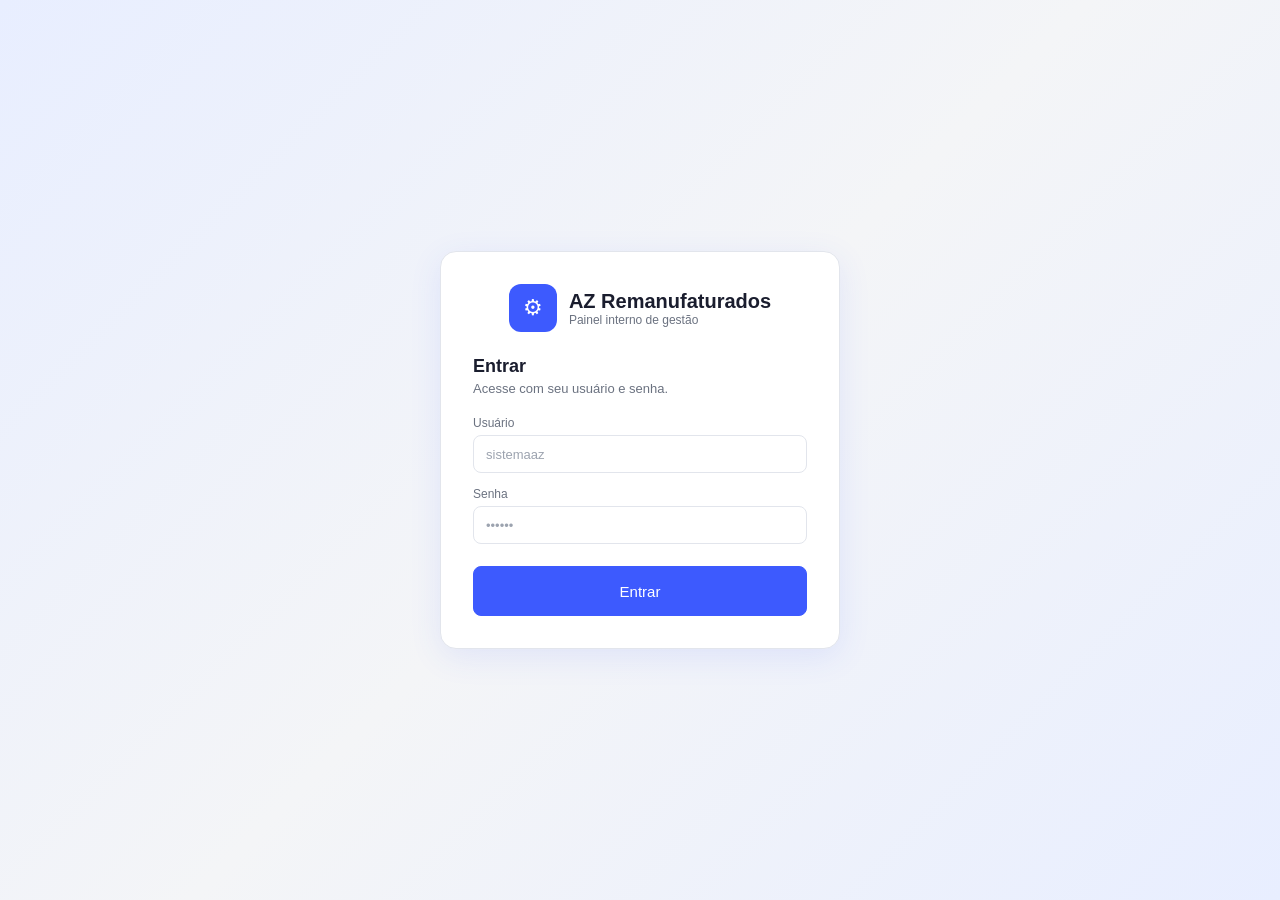
==== modulos/clientes.html @ 89f2da12 "estrutura: adiciona módulos futuros vazios em modulos/ - modulos/estoque.html    → Estoque (em desen" ====
<!DOCTYPE html>
<html lang="pt-BR">
<head>
  <meta charset="UTF-8" />
  <meta name="viewport" content="width=device-width, initial-scale=1.0, maximum-scale=1.0, user-scalable=no" />
  <title>Clientes — AZ Remanufaturados</title>
  <link rel="stylesheet" href="/shared/styles.css" />
</head>
<body>

<div class="loading-overlay" id="az-loading"><div class="spinner"></div> Carregando...</div>

<div class="app" id="mainApp">

  <!-- SIDEBAR DESKTOP -->
  <aside class="sidebar">
    <div class="sidebar-logo">
      <div class="logo-icon">⚙</div>
      <div class="logo-text">
        <div class="logo-title">AZ</div>
        <div class="logo-sub">Remanufaturados</div>
      </div>
    </div>
    <div id="sidebarModulosList"></div>
    <div class="sidebar-footer">
      <div class="sidebar-user">sistemaaz</div>
      <button class="logout-btn" onclick="AZ_AUTH.logout()">→ Sair</button>
    </div>
  </aside>

  <!-- MAIN -->
  <div class="main">

    <!-- TOPBAR MOBILE -->
    <div class="topbar">
      <div style="display:flex;align-items:center;gap:10px">
        <button onclick="openModulesSidebar()" style="background:none;border:none;color:#fff;font-size:22px;cursor:pointer;padding:4px;line-height:1">☰</button>
        <span style="font-weight:700;font-size:14px">AZ Remanufaturados</span>
      </div>
      <button onclick="goHome()" style="background:rgba(255,255,255,0.15);border:none;color:#fff;font-size:12px;cursor:pointer;padding:6px 12px;border-radius:8px;font-weight:500">⌂ Menu</button>
    </div>

    <!-- SIDEBAR MOBILE DESLIZANTE -->
    <div id="modulesSidebar" style="display:none;position:fixed;inset:0;z-index:500">
      <div onclick="closeModulesSidebar()" style="position:absolute;inset:0;background:rgba(0,0,0,0.45)"></div>
      <div style="position:absolute;left:0;top:0;bottom:0;width:280px;background:#1e2434;display:flex;flex-direction:column;box-shadow:4px 0 20px rgba(0,0,0,0.3)">
        <div style="padding:20px;border-bottom:1px solid rgba(255,255,255,0.1)">
          <div style="color:#fff;font-weight:700;font-size:15px">⚙ AZ Remanufaturados</div>
          <div style="color:rgba(255,255,255,0.5);font-size:11px;margin-top:2px">Módulos do sistema</div>
        </div>
        <div style="padding:12px;flex:1;overflow-y:auto" id="sidebarModulosListMobile"></div>
        <div style="padding:16px;border-top:1px solid rgba(255,255,255,0.1)">
          <button onclick="goHome()" style="width:100%;background:rgba(255,255,255,0.08);border:none;color:rgba(255,255,255,0.7);padding:10px;border-radius:8px;cursor:pointer;font-size:13px;text-align:left;margin-bottom:6px">⌂ Tela inicial</button>
          <button onclick="AZ_AUTH.logout()" style="width:100%;background:none;border:none;color:rgba(255,255,255,0.5);padding:10px;border-radius:8px;cursor:pointer;font-size:13px;text-align:left">→ Sair</button>
        </div>
      </div>
    </div>

    <!-- CONTEÚDO -->
    <div class="content">
      <div class="page active">

        <div class="page-header">
          <div class="page-title">👥 Clientes</div>
          <div class="page-sub">Controle de clientes e peças</div>
        </div>

        <div class="card">
          <div class="card-body" style="text-align:center;padding:64px 24px">
            <div style="font-size:56px;margin-bottom:16px">👥</div>
            <div style="font-size:18px;font-weight:700;color:var(--text);margin-bottom:8px">Módulo em desenvolvimento</div>
            <div style="font-size:13px;color:var(--muted);max-width:360px;margin:0 auto;line-height:1.6">
              O módulo de Clientes está sendo preparado.<br>Em breve estará disponível aqui.
            </div>
            <button onclick="goHome()" class="btn btn-primary" style="margin-top:28px">← Voltar ao Menu</button>
          </div>
        </div>

      </div>
    </div>
  </div>
</div>

<!-- CONFIRM -->
<div class="confirm-overlay" id="confirmOverlay">
  <div class="confirm-box">
    <div class="confirm-title" id="confirmTitle"></div>
    <div class="confirm-desc" id="confirmDesc"></div>
    <div class="confirm-actions">
      <button class="btn btn-outline" onclick="closeConfirm()">Cancelar</button>
      <button class="btn" style="background:var(--destructive);color:#fff;border-color:var(--destructive)" onclick="executeConfirm()">Confirmar</button>
    </div>
  </div>
</div>

<div class="toast" id="az-toast"></div>

<script src="/shared/config.js"></script>
<script src="/shared/db.js"></script>
<script src="/shared/auth.js"></script>
<script src="/shared/components.js"></script>
<script>
  // Verifica autenticação
  if (!AZ_AUTH.requireAuth()) {
    // requireAuth já redireciona para /
  } else {
    // Renderiza lista de módulos na sidebar
    renderSidebarModulos('clientes');

    // Replica para sidebar mobile
    const mobile = document.getElementById('sidebarModulosListMobile');
    if (mobile) mobile.innerHTML = document.getElementById('sidebarModulosList').innerHTML;
  }
</script>

</body>
</html>
---- shared/styles.css ----
/* ============================================================
   AZ Remanufaturados — Estilos Globais
   Compartilhado por todos os módulos do sistema
   ============================================================ */

/* ── Reset e variáveis ───────────────────────────────────── */

*, *::before, *::after {
  box-sizing: border-box;
  margin: 0;
  padding: 0;
}

:root {
  --bg:               #f4f5f7;
  --surface:          #fff;
  --sidebar:          #1e2434;
  --sidebar-fg:       #e8eaf0;
  --sidebar-active:   #3d5afe;
  --sidebar-hover:    rgba(255,255,255,0.08);
  --primary:          #3d5afe;
  --primary-light:    #e8eeff;
  --success:          #22c55e;
  --success-light:    #dcfce7;
  --destructive:      #ef4444;
  --destructive-light:#fee2e2;
  --border:           #e2e5ec;
  --text:             #1a1d2e;
  --muted:            #6b7280;
  --card:             #fff;
  --radius:           8px;
  --input-h:          38px;
}

body {
  font-family: -apple-system, BlinkMacSystemFont, 'Segoe UI', sans-serif;
  font-size: 14px;
  color: var(--text);
  background: var(--bg);
  min-height: 100vh;
  overflow-x: hidden;
}

/* ── Layout principal ────────────────────────────────────── */

.app    { display: flex; min-height: 100%; width: 100%; overflow-x: hidden; }
.main   { flex: 1; min-width: 0; display: flex; flex-direction: column; overflow-y: auto; }
.content { flex: 1; padding: 24px 32px; max-width: 900px; width: 100%; }

/* ── Sidebar desktop ─────────────────────────────────────── */

.sidebar {
  width: 240px;
  background: var(--sidebar);
  color: var(--sidebar-fg);
  display: flex;
  flex-direction: column;
  padding: 16px;
  flex-shrink: 0;
  height: 100%;
  overflow-y: auto;
}

.sidebar-logo    { display: flex; align-items: center; gap: 10px; padding: 12px 8px 20px; margin-bottom: 8px; }
.logo-icon       { width: 40px; height: 40px; background: var(--sidebar-active); border-radius: 10px; display: flex; align-items: center; justify-content: center; font-size: 18px; flex-shrink: 0; }
.logo-text       { line-height: 1.2; }
.logo-title      { font-weight: 700; font-size: 15px; }
.logo-sub        { font-size: 11px; opacity: 0.6; }
.sidebar-footer  { margin-top: auto; padding-top: 12px; border-top: 1px solid rgba(255,255,255,0.1); }
.sidebar-user    { font-size: 12px; opacity: 0.7; margin-bottom: 8px; font-weight: 500; }

/* ── Topbar mobile ───────────────────────────────────────── */

.topbar {
  display: none;
  background: var(--sidebar);
  color: var(--sidebar-fg);
  padding: 0 16px;
  height: 52px;
  align-items: center;
  justify-content: space-between;
  position: sticky;
  top: 0;
  z-index: 50;
  box-sizing: border-box;
  width: 100%;
}

.mobile-nav             { background: #fff; color: var(--text); padding: 8px 16px 12px; display: none; border-bottom: 1px solid var(--border); }
.mobile-nav .nav-link   { color: var(--text); }
.mobile-nav .nav-link:hover   { background: var(--bg); }
.mobile-nav .nav-link.active  { background: var(--primary-light); color: var(--primary); }
.mobile-nav.open        { display: block; }

/* ── Nav links ───────────────────────────────────────────── */

.nav-link {
  display: flex; align-items: center; gap: 10px;
  padding: 9px 12px; border-radius: var(--radius);
  cursor: pointer; font-size: 13px;
  color: var(--sidebar-fg); transition: background 0.15s;
  margin-bottom: 2px; border: none; background: none;
  width: 100%; text-align: left;
}
.nav-link:hover   { background: var(--sidebar-hover); }
.nav-link.active  { background: var(--sidebar-active); color: #fff; font-weight: 500; }
.nav-link i       { font-size: 16px; width: 18px; flex-shrink: 0; }

.logout-btn {
  display: flex; align-items: center; gap: 8px;
  font-size: 12px; opacity: 0.7; cursor: pointer;
  background: none; border: none; color: var(--sidebar-fg); padding: 4px 0;
}
.logout-btn:hover { opacity: 1; }

/* ── Páginas ─────────────────────────────────────────────── */

.page         { display: none; }
.page.active  { display: block; }
.page-header  { margin-bottom: 20px; }
.page-title   { font-size: 24px; font-weight: 700; letter-spacing: -0.5px; }
.page-sub     { font-size: 13px; color: var(--muted); margin-top: 2px; }

/* ── Cards ───────────────────────────────────────────────── */

.card         { background: var(--card); border: 1px solid var(--border); border-radius: 12px; }
.card-header  { padding: 16px 20px 0; display: flex; align-items: center; justify-content: space-between; flex-wrap: wrap; gap: 12px; }
.card-title   { font-size: 15px; font-weight: 600; }
.card-body    { padding: 20px; }
.card-body-p0 { padding: 0; }

/* ── Stat cards ──────────────────────────────────────────── */

.grid2      { display: grid; grid-template-columns: repeat(auto-fit, minmax(140px,1fr)); gap: 12px; margin-bottom: 16px; }
.stat-card  { background: var(--card); border: 1px solid var(--border); border-radius: 12px; padding: 16px; }
.stat-icon  { width: 38px; height: 38px; border-radius: 8px; display: flex; align-items: center; justify-content: center; margin-bottom: 10px; font-size: 17px; }
.stat-icon.blue  { background: var(--primary-light); color: var(--primary); }
.stat-icon.green { background: var(--success-light); color: var(--success); }
.stat-label { font-size: 11px; color: var(--muted); text-transform: uppercase; letter-spacing: 0.3px; }
.stat-val   { font-size: 18px; font-weight: 700; margin-top: 2px; line-height: 1; }
.stat-link  { font-size: 12px; color: var(--primary); cursor: pointer; margin-top: 6px; display: inline-flex; align-items: center; gap: 3px; }

/* ── Botões ──────────────────────────────────────────────── */

.btn {
  display: inline-flex; align-items: center; justify-content: center; gap: 7px;
  padding: 0 14px; height: var(--input-h); border-radius: var(--radius);
  font-size: 13px; font-weight: 500; cursor: pointer;
  border: 1px solid transparent; transition: all 0.15s; white-space: nowrap;
}
.btn-primary      { background: var(--primary); color: #fff; border-color: var(--primary); }
.btn-primary:hover { filter: brightness(1.1); }
.btn-outline      { background: #fff; color: var(--text); border-color: var(--border); }
.btn-outline:hover { background: var(--bg); }
.btn-ghost        { background: transparent; color: var(--muted); border-color: transparent; }
.btn-ghost:hover  { background: var(--bg); color: var(--text); }
.btn-danger-ghost { background: transparent; color: var(--destructive); border-color: transparent; }
.btn-danger-ghost:hover { background: var(--destructive-light); }
.btn-save         { background: #fff; color: var(--text); border-color: var(--border); font-weight: 500; }
.btn-save:hover   { background: var(--bg); }
.btn-sm   { height: 32px; padding: 0 10px; font-size: 12px; }
.btn-lg   { height: 50px; padding: 0 20px; font-size: 15px; width: 100%; justify-content: center; max-width: 100%; }
.btn-icon { width: 32px; height: 32px; padding: 0; flex-shrink: 0; }

.back-btn {
  display: inline-flex; align-items: center; gap: 6px;
  font-size: 13px; font-weight: 500; color: #fff; cursor: pointer;
  margin-bottom: 16px; background: var(--primary);
  border: none; padding: 0 14px; height: 36px; border-radius: var(--radius);
}
.back-btn:hover { filter: brightness(1.1); }

/* ── Badges ──────────────────────────────────────────────── */

.badge      { display: inline-flex; align-items: center; padding: 2px 8px; border-radius: 999px; font-size: 11px; font-weight: 500; background: var(--bg); color: var(--muted); border: 1px solid var(--border); }
.badge-blue { background: var(--primary-light); color: var(--primary); border-color: transparent; }

/* ── Listas / tabelas ────────────────────────────────────── */

.divide-y > * + * { border-top: 1px solid var(--border); }
.item-row         { padding: 14px 20px; display: flex; align-items: flex-start; justify-content: space-between; gap: 12px; }
.item-row:hover   { background: rgba(0,0,0,0.02); }
.item-name        { font-weight: 500; font-size: 14px; }
.item-meta        { font-size: 12px; color: var(--muted); margin-top: 2px; }
.item-meta a      { color: var(--primary); cursor: pointer; }
.item-val         { font-weight: 600; text-align: right; font-size: 14px; }
.item-actions     { display: flex; gap: 4px; margin-top: 4px; justify-content: flex-end; }
.empty-state      { padding: 48px 24px; text-align: center; color: var(--muted); }
.empty-state i    { font-size: 40px; margin-bottom: 10px; display: block; opacity: 0.4; }

.table-wrap { overflow-x: auto; }
table       { width: 100%; border-collapse: collapse; font-size: 13px; min-width: 0; }
thead tr    { border-bottom: 1px solid var(--border); }
th { padding: 10px 16px; text-align: left; font-size: 11px; color: var(--muted); text-transform: uppercase; letter-spacing: 0.3px; font-weight: 500; white-space: nowrap; }
td { padding: 12px 16px; border-bottom: 1px solid var(--border); vertical-align: middle; }
tr:last-child td { border-bottom: none; }
tr:hover td      { background: rgba(0,0,0,0.015); }

.link-primary       { color: var(--primary); cursor: pointer; }
.link-primary:hover { text-decoration: underline; }

/* ── Filtros / barra de busca ────────────────────────────── */

.filter-bar         { display: flex; align-items: center; gap: 10px; margin-bottom: 16px; flex-wrap: wrap; }
.vendas-filter      { display: grid; grid-template-columns: 1fr 160px; gap: 10px; margin-bottom: 16px; align-items: center; }
.flex-row           { display: flex; align-items: center; gap: 10px; flex-wrap: wrap; }

/* ── Inputs e formulários ────────────────────────────────── */

.input-wrap              { position: relative; display: flex; align-items: center; width: 100%; }
.input-wrap .search-icon { position: absolute; left: 11px; top: 50%; transform: translateY(-50%); color: #9ca3af; font-size: 14px; pointer-events: none; z-index: 1; line-height: 1; }
.input-wrap input        { padding-left: 34px; width: 100%; }

input, select, textarea {
  height: var(--input-h);
  border: 1px solid var(--border);
  border-radius: var(--radius);
  padding: 0 12px;
  font-size: 13px;
  color: var(--text);
  background: #fff;
  width: 100%;
  outline: none;
  font-family: inherit;
  line-height: 1.4;
  vertical-align: middle;
}
input::placeholder { color: #9ca3af; font-size: 13px; font-weight: 400; }
input:focus, select:focus, textarea:focus { border-color: var(--primary); box-shadow: 0 0 0 3px rgba(61,90,254,0.1); }
textarea { height: auto; padding: 8px 12px; resize: vertical; line-height: 1.5; }
select   { padding: 0 32px 0 12px; appearance: none; -webkit-appearance: none; background-image: url("data:image/svg+xml,%3Csvg xmlns='http://www.w3.org/2000/svg' width='12' height='12' viewBox='0 0 24 24' fill='none' stroke='%236b7280' stroke-width='2.5'%3E%3Cpath d='M6 9l6 6 6-6'/%3E%3C/svg%3E"); background-repeat: no-repeat; background-position: right 10px center; background-size: 12px; text-overflow: ellipsis; }

.form-field      { display: flex; flex-direction: column; gap: 5px; margin-bottom: 14px; }
.form-label      { font-size: 12px; font-weight: 500; color: var(--muted); }
.form-grid2      { display: grid; grid-template-columns: 1fr 1fr; gap: 12px; margin-bottom: 14px; }
.form-grid2 .form-field   { margin-bottom: 0; }
.form-grid-auto  { display: grid; grid-template-columns: 1fr 80px; gap: 12px; margin-bottom: 14px; }
.form-grid-auto .form-field { margin-bottom: 0; }
.form-actions    { display: flex; gap: 8px; justify-content: flex-end; margin-top: 16px; padding-top: 14px; border-top: 1px solid var(--border); }

.toggle-group   { display: flex; height: var(--input-h); border: 1px solid var(--border); border-radius: var(--radius); overflow: hidden; background: #fff; }
.toggle-opt     { flex: 1; display: flex; align-items: center; justify-content: center; font-size: 13px; color: var(--muted); cursor: pointer; transition: all 0.15s; user-select: none; font-weight: 400; border: none; background: none; padding: 0; }
.toggle-opt + .toggle-opt { border-left: 1px solid var(--border); }
.toggle-opt.on  { background: var(--primary-light); color: var(--primary); font-weight: 500; }
.toggle-opt:hover:not(.on) { background: #f9fafb; }

/* ── Modais / Overlays ───────────────────────────────────── */

.overlay      { display: none; position: fixed; inset: 0; background: rgba(0,0,0,0.45); z-index: 100; align-items: flex-start; justify-content: center; padding: 32px 16px; overflow-y: auto; }
.overlay.open { display: flex; }

.modal          { background: #fff; border-radius: 14px; width: 100%; max-width: 480px; box-shadow: 0 20px 60px rgba(0,0,0,0.18); margin: auto; }
.modal-header   { padding: 18px 20px; display: flex; align-items: center; justify-content: space-between; border-bottom: 1px solid var(--border); }
.modal-title    { font-size: 15px; font-weight: 600; color: var(--text); }
.modal-close    { background: none; border: none; cursor: pointer; color: var(--muted); font-size: 18px; display: flex; align-items: center; padding: 2px; }
.modal-close:hover { color: var(--text); }
.modal-body     { padding: 20px; }

.confirm-overlay      { display: none; position: fixed; inset: 0; background: rgba(0,0,0,0.45); z-index: 200; align-items: center; justify-content: center; padding: 16px; }
.confirm-overlay.open { display: flex; }
.confirm-box    { background: #fff; border-radius: 14px; width: 100%; max-width: 380px; padding: 24px; }
.confirm-title  { font-weight: 600; font-size: 15px; margin-bottom: 6px; }
.confirm-desc   { font-size: 13px; color: var(--muted); margin-bottom: 20px; line-height: 1.5; }
.confirm-actions { display: flex; gap: 8px; justify-content: flex-end; }

/* ── Produto picker ──────────────────────────────────────── */

.produto-list     { max-height: 180px; overflow-y: auto; border: 1px solid var(--border); border-radius: var(--radius); background: #fff; }
.produto-option   { padding: 9px 12px; cursor: pointer; border-bottom: 1px solid var(--border); font-size: 13px; line-height: 1.4; }
.produto-option:last-child             { border-bottom: none; }
.produto-option:hover, .produto-option.selected { background: var(--primary-light); }
.produto-selected-preview { background: rgba(61,90,254,0.05); border: 1px solid var(--primary-light); border-radius: var(--radius); padding: 8px 12px; font-size: 13px; margin-bottom: 8px; line-height: 1.4; }

/* ── Info grid ───────────────────────────────────────────── */

.info-grid  { display: grid; grid-template-columns: 1fr 1fr; gap: 12px; font-size: 13px; }
.info-item  { display: flex; gap: 8px; align-items: flex-start; }
.info-item i { font-size: 15px; color: var(--muted); margin-top: 1px; flex-shrink: 0; }
.info-key   { font-size: 11px; color: var(--muted); margin-bottom: 1px; }
.info-val   { font-weight: 500; font-size: 13px; }

/* ── Toast ───────────────────────────────────────────────── */

.toast {
  position: fixed; bottom: 20px; right: 20px;
  background: #1e2434; color: #fff;
  padding: 12px 18px; border-radius: 10px;
  font-size: 13px; z-index: 9999;
  transform: translateY(100px); transition: transform 0.3s;
  max-width: 300px;
}
.toast.show           { transform: translateY(0); }
.toast.success::before { content: '✓ '; color: #22c55e; }
.toast.error::before   { content: '✗ '; color: #ef4444; }

/* ── Loading ─────────────────────────────────────────────── */

.loading-overlay      { display: none; position: fixed; inset: 0; background: rgba(255,255,255,0.8); z-index: 9998; align-items: center; justify-content: center; font-size: 13px; color: var(--muted); gap: 10px; }
.loading-overlay.show { display: flex; }
.spinner { width: 20px; height: 20px; border: 2px solid var(--border); border-top-color: var(--primary); border-radius: 50%; animation: spin 0.6s linear infinite; }
@keyframes spin { to { transform: rotate(360deg); } }

/* ── Login ───────────────────────────────────────────────── */

.login-page      { min-height: 100vh; display: flex; align-items: center; justify-content: center; background: linear-gradient(135deg,#e8eeff 0%,#f4f5f7 50%,#e8eeff 100%); padding: 20px; }
.login-card      { background: #fff; border-radius: 16px; padding: 32px; width: 100%; max-width: 400px; box-shadow: 0 8px 32px rgba(61,90,254,0.1); border: 1px solid var(--border); }
.login-logo      { display: flex; align-items: center; gap: 12px; margin-bottom: 24px; justify-content: center; }
.login-logo-icon { width: 48px; height: 48px; background: var(--primary); border-radius: 12px; display: flex; align-items: center; justify-content: center; font-size: 22px; color: #fff; }
.login-title     { font-size: 20px; font-weight: 700; }
.login-sub       { font-size: 12px; color: var(--muted); }
.login-form-title { font-size: 18px; font-weight: 600; margin-bottom: 4px; }
.login-form-sub  { font-size: 13px; color: var(--muted); margin-bottom: 20px; }
.error-msg       { background: var(--destructive-light); color: var(--destructive); border-radius: var(--radius); padding: 8px 12px; font-size: 12px; margin-bottom: 12px; display: none; }

/* ── Responsivo ──────────────────────────────────────────── */

@media (max-width: 768px) {
  .sidebar          { display: none; }
  .topbar           { display: flex; }
  .app              { overflow-x: hidden; width: 100vw; }
  .main             { width: 100vw; overflow-x: hidden; }
  .content          { padding: 12px; width: 100%; overflow-x: hidden; }
  .vendas-filter    { grid-template-columns: 1fr; }
  .form-grid2, .info-grid { grid-template-columns: 1fr; }
  .form-grid-auto   { grid-template-columns: 1fr 70px; }
}
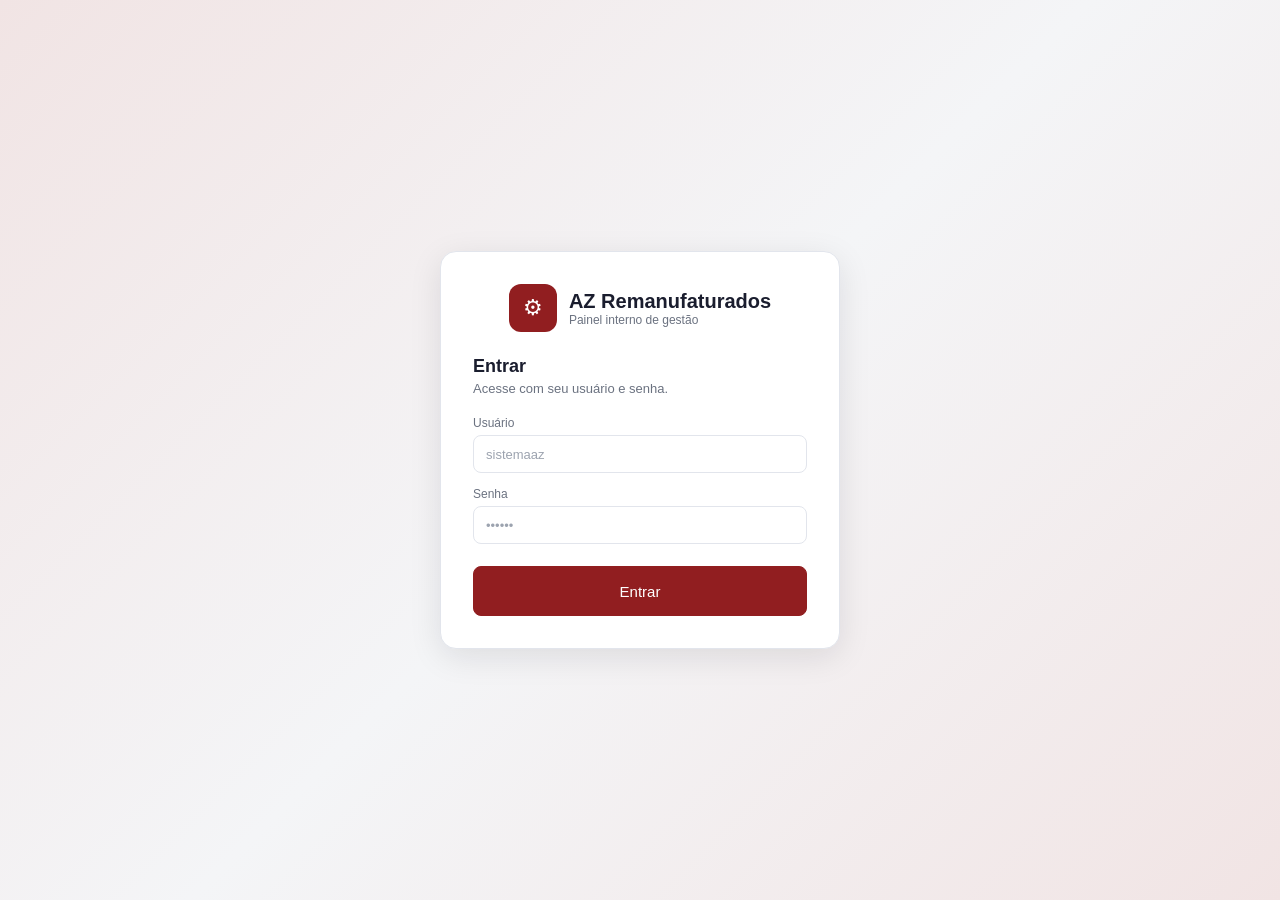
==== commit 879cc9fa: "Trocar tom do menu lateral/topo para chumbo neutro O #1e2434 antigo tinha um viés azulado; troca par" ====
--- a/modulos/clientes.html
+++ b/modulos/clientes.html
@@ -15,15 +15,16 @@
   <!-- SIDEBAR DESKTOP -->
   <aside class="sidebar">
     <div class="sidebar-logo">
-      <div class="logo-icon">⚙</div>
+      <div class="logo-icon" data-brand-icon>⚙</div>
       <div class="logo-text">
-        <div class="logo-title">AZ</div>
-        <div class="logo-sub">Remanufaturados</div>
+        <div class="logo-title" data-brand-curto>AZ</div>
+        <div class="logo-sub" data-brand-sub>Remanufaturados</div>
       </div>
     </div>
     <div id="sidebarModulosList"></div>
     <div class="sidebar-footer">
       <div class="sidebar-user">sistemaaz</div>
+      <button class="logout-btn" onclick="trocarEmpresa()" style="margin-bottom:6px">⇄ Trocar empresa</button>
       <button class="logout-btn" onclick="AZ_AUTH.logout()">→ Sair</button>
     </div>
   </aside>
@@ -35,7 +36,7 @@
     <div class="topbar">
       <div style="display:flex;align-items:center;gap:10px">
         <button onclick="openModulesSidebar()" style="background:none;border:none;color:#fff;font-size:22px;cursor:pointer;padding:4px;line-height:1">☰</button>
-        <span style="font-weight:700;font-size:14px">AZ Remanufaturados</span>
+        <span style="font-weight:700;font-size:14px" data-brand-nome>AZ Remanufaturados</span>
       </div>
       <button onclick="goHome()" style="background:rgba(255,255,255,0.15);border:none;color:#fff;font-size:12px;cursor:pointer;padding:6px 12px;border-radius:8px;font-weight:500">⌂ Menu</button>
     </div>
@@ -43,14 +44,15 @@
     <!-- SIDEBAR MOBILE DESLIZANTE -->
     <div id="modulesSidebar" style="display:none;position:fixed;inset:0;z-index:500">
       <div onclick="closeModulesSidebar()" style="position:absolute;inset:0;background:rgba(0,0,0,0.45)"></div>
-      <div style="position:absolute;left:0;top:0;bottom:0;width:280px;background:#1e2434;display:flex;flex-direction:column;box-shadow:4px 0 20px rgba(0,0,0,0.3)">
+      <div style="position:absolute;left:0;top:0;bottom:0;width:280px;background:#1c1c1e;display:flex;flex-direction:column;box-shadow:4px 0 20px rgba(0,0,0,0.3)">
         <div style="padding:20px;border-bottom:1px solid rgba(255,255,255,0.1)">
-          <div style="color:#fff;font-weight:700;font-size:15px">⚙ AZ Remanufaturados</div>
+          <div style="color:#fff;font-weight:700;font-size:15px"><span data-brand-icon>⚙</span> <span data-brand-nome>AZ Remanufaturados</span></div>
           <div style="color:rgba(255,255,255,0.5);font-size:11px;margin-top:2px">Módulos do sistema</div>
         </div>
         <div style="padding:12px;flex:1;overflow-y:auto" id="sidebarModulosListMobile"></div>
         <div style="padding:16px;border-top:1px solid rgba(255,255,255,0.1)">
           <button onclick="goHome()" style="width:100%;background:rgba(255,255,255,0.08);border:none;color:rgba(255,255,255,0.7);padding:10px;border-radius:8px;cursor:pointer;font-size:13px;text-align:left;margin-bottom:6px">⌂ Tela inicial</button>
+          <button onclick="trocarEmpresa()" style="width:100%;background:none;border:none;color:rgba(255,255,255,0.5);padding:10px;border-radius:8px;cursor:pointer;font-size:13px;text-align:left">⇄ Trocar empresa</button>
           <button onclick="AZ_AUTH.logout()" style="width:100%;background:none;border:none;color:rgba(255,255,255,0.5);padding:10px;border-radius:8px;cursor:pointer;font-size:13px;text-align:left">→ Sair</button>
         </div>
       </div>
@@ -96,14 +98,17 @@
 <div class="toast" id="az-toast"></div>
 
 <script src="/shared/config.js"></script>
+<script src="/shared/empresa.js"></script>
 <script src="/shared/db.js"></script>
 <script src="/shared/auth.js"></script>
 <script src="/shared/components.js"></script>
 <script>
-  // Verifica autenticação
-  if (!AZ_AUTH.requireAuth()) {
-    // requireAuth já redireciona para /
+  // Verifica autenticação e empresa
+  if (!AZ_AUTH.requireAcesso()) {
+    // requireAcesso já redireciona para /
   } else {
+    applyEmpresaBranding('Clientes');
+
     // Renderiza lista de módulos na sidebar
     renderSidebarModulos('clientes');
 
--- a/shared/styles.css
+++ b/shared/styles.css
@@ -14,12 +14,12 @@
 :root {
   --bg:               #f4f5f7;
   --surface:          #fff;
-  --sidebar:          #1e2434;
+  --sidebar:          #1c1c1e;
   --sidebar-fg:       #e8eaf0;
-  --sidebar-active:   #3d5afe;
+  --sidebar-active:   #911e20;
   --sidebar-hover:    rgba(255,255,255,0.08);
-  --primary:          #3d5afe;
-  --primary-light:    #e8eeff;
+  --primary:          #911e20;
+  --primary-light:    #f1e4e4;
   --success:          #22c55e;
   --success-light:    #dcfce7;
   --destructive:      #ef4444;
@@ -45,7 +45,7 @@
 
 .app    { display: flex; min-height: 100%; width: 100%; overflow-x: hidden; }
 .main   { flex: 1; min-width: 0; display: flex; flex-direction: column; overflow-y: auto; }
-.content { flex: 1; padding: 24px 32px; max-width: 900px; width: 100%; }
+.content { flex: 1; padding: 24px 32px; width: 100%; }
 
 /* ── Sidebar desktop ─────────────────────────────────────── */
 
@@ -57,7 +57,7 @@
   flex-direction: column;
   padding: 16px;
   flex-shrink: 0;
-  height: 100%;
+  min-height: 100vh;
   overflow-y: auto;
 }
 
@@ -218,6 +218,8 @@
   padding: 0 12px;
   font-size: 13px;
   color: var(--text);
+  caret-color: var(--text);
+  color-scheme: light;
   background: #fff;
   width: 100%;
   outline: none;
@@ -226,7 +228,7 @@
   vertical-align: middle;
 }
 input::placeholder { color: #9ca3af; font-size: 13px; font-weight: 400; }
-input:focus, select:focus, textarea:focus { border-color: var(--primary); box-shadow: 0 0 0 3px rgba(61,90,254,0.1); }
+input:focus, select:focus, textarea:focus { border-color: var(--primary); box-shadow: 0 0 0 3px color-mix(in srgb, var(--primary) 10%, transparent); }
 textarea { height: auto; padding: 8px 12px; resize: vertical; line-height: 1.5; }
 select   { padding: 0 32px 0 12px; appearance: none; -webkit-appearance: none; background-image: url("data:image/svg+xml,%3Csvg xmlns='http://www.w3.org/2000/svg' width='12' height='12' viewBox='0 0 24 24' fill='none' stroke='%236b7280' stroke-width='2.5'%3E%3Cpath d='M6 9l6 6 6-6'/%3E%3C/svg%3E"); background-repeat: no-repeat; background-position: right 10px center; background-size: 12px; text-overflow: ellipsis; }
 
@@ -269,7 +271,7 @@
 .produto-option   { padding: 9px 12px; cursor: pointer; border-bottom: 1px solid var(--border); font-size: 13px; line-height: 1.4; }
 .produto-option:last-child             { border-bottom: none; }
 .produto-option:hover, .produto-option.selected { background: var(--primary-light); }
-.produto-selected-preview { background: rgba(61,90,254,0.05); border: 1px solid var(--primary-light); border-radius: var(--radius); padding: 8px 12px; font-size: 13px; margin-bottom: 8px; line-height: 1.4; }
+.produto-selected-preview { background: color-mix(in srgb, var(--primary) 5%, transparent); border: 1px solid var(--primary-light); border-radius: var(--radius); padding: 8px 12px; font-size: 13px; margin-bottom: 8px; line-height: 1.4; }
 
 /* ── Info grid ───────────────────────────────────────────── */
 
@@ -283,7 +285,7 @@
 
 .toast {
   position: fixed; bottom: 20px; right: 20px;
-  background: #1e2434; color: #fff;
+  background: #1c1c1e; color: #fff;
   padding: 12px 18px; border-radius: 10px;
   font-size: 13px; z-index: 9999;
   transform: translateY(100px); transition: transform 0.3s;
@@ -302,8 +304,8 @@
 
 /* ── Login ───────────────────────────────────────────────── */
 
-.login-page      { min-height: 100vh; display: flex; align-items: center; justify-content: center; background: linear-gradient(135deg,#e8eeff 0%,#f4f5f7 50%,#e8eeff 100%); padding: 20px; }
-.login-card      { background: #fff; border-radius: 16px; padding: 32px; width: 100%; max-width: 400px; box-shadow: 0 8px 32px rgba(61,90,254,0.1); border: 1px solid var(--border); }
+.login-page      { min-height: 100vh; display: flex; align-items: center; justify-content: center; background: linear-gradient(135deg,#f1e4e4 0%,#f4f5f7 50%,#f1e4e4 100%); padding: 20px; }
+.login-card      { background: #fff; border-radius: 16px; padding: 32px; width: 100%; max-width: 400px; box-shadow: 0 8px 32px rgba(20,22,30,0.1); border: 1px solid var(--border); }
 .login-logo      { display: flex; align-items: center; gap: 12px; margin-bottom: 24px; justify-content: center; }
 .login-logo-icon { width: 48px; height: 48px; background: var(--primary); border-radius: 12px; display: flex; align-items: center; justify-content: center; font-size: 22px; color: #fff; }
 .login-title     { font-size: 20px; font-weight: 700; }
@@ -311,6 +313,249 @@
 .login-form-title { font-size: 18px; font-weight: 600; margin-bottom: 4px; }
 .login-form-sub  { font-size: 13px; color: var(--muted); margin-bottom: 20px; }
 .error-msg       { background: var(--destructive-light); color: var(--destructive); border-radius: var(--radius); padding: 8px 12px; font-size: 12px; margin-bottom: 12px; display: none; }
+
+/* ── Seleção de empresa ──────────────────────────────────── */
+
+@keyframes empresaFadeUp {
+  from { opacity: 0; transform: translateY(14px); }
+  to   { opacity: 1; transform: translateY(0); }
+}
+
+@keyframes empresaGlowDrift {
+  0%, 100% { transform: translate3d(0,0,0) scale(1); }
+  50%      { transform: translate3d(2%, -3%, 0) scale(1.06); }
+}
+
+.empresa-page {
+  min-height: 100vh;
+  display: flex;
+  flex-direction: column;
+  align-items: center;
+  justify-content: center;
+  padding: 40px 20px;
+  background: #0a0d16;
+  position: relative;
+  overflow: hidden;
+}
+
+.empresa-page::before {
+  /* Glows suaves de cada marca, com leve movimento */
+  content: '';
+  position: absolute;
+  inset: -10%;
+  background:
+    radial-gradient(circle at 20% 22%, rgba(145,30,32,0.24), transparent 40%),
+    radial-gradient(circle at 82% 78%, rgba(107,114,128,0.20), transparent 40%);
+  animation: empresaGlowDrift 16s ease-in-out infinite;
+  pointer-events: none;
+}
+
+.empresa-page::after {
+  /* Grade fina + vinheta para dar profundidade sem poluir */
+  content: '';
+  position: absolute;
+  inset: 0;
+  background-image:
+    linear-gradient(rgba(255,255,255,0.03) 1px, transparent 1px),
+    linear-gradient(90deg, rgba(255,255,255,0.03) 1px, transparent 1px);
+  background-size: 46px 46px;
+  mask-image: radial-gradient(circle at 50% 38%, #000 0%, transparent 72%);
+  pointer-events: none;
+}
+
+.empresa-topbar {
+  position: absolute;
+  top: 26px;
+  right: 30px;
+  z-index: 2;
+}
+
+.empresa-sair {
+  background: rgba(255,255,255,0.03);
+  border: 1px solid rgba(255,255,255,0.1);
+  color: rgba(255,255,255,0.55);
+  font-size: 12px;
+  font-weight: 500;
+  padding: 8px 16px;
+  border-radius: 999px;
+  cursor: pointer;
+  transition: all 0.18s ease;
+  letter-spacing: 0.2px;
+}
+.empresa-sair:hover { color: #fff; border-color: rgba(255,255,255,0.24); background: rgba(255,255,255,0.07); }
+
+.empresa-header {
+  position: relative;
+  z-index: 1;
+  text-align: center;
+  margin-bottom: 52px;
+  animation: empresaFadeUp 0.6s cubic-bezier(.2,.8,.2,1) both;
+}
+
+.empresa-eyebrow {
+  font-size: 11px;
+  font-weight: 600;
+  letter-spacing: 3px;
+  text-transform: uppercase;
+  color: rgba(255,255,255,0.35);
+  margin-bottom: 16px;
+}
+
+.empresa-welcome {
+  font-size: 13px;
+  color: rgba(255,255,255,0.48);
+  margin-bottom: 8px;
+  font-weight: 400;
+}
+
+.empresa-title {
+  font-size: 32px;
+  font-weight: 700;
+  color: #fff;
+  letter-spacing: -0.6px;
+  background: linear-gradient(180deg, #fff 0%, rgba(255,255,255,0.78) 100%);
+  -webkit-background-clip: text;
+  background-clip: text;
+  -webkit-text-fill-color: transparent;
+}
+
+.empresa-grid {
+  position: relative;
+  z-index: 1;
+  display: flex;
+  gap: 28px;
+  flex-wrap: wrap;
+  justify-content: center;
+  max-width: 740px;
+}
+
+.empresa-card {
+  --accent: #911e20;
+  --accent-soft: rgba(145,30,32,0.16);
+  width: 266px;
+  padding: 42px 28px 32px;
+  border-radius: 24px;
+  background: linear-gradient(165deg, rgba(255,255,255,0.055), rgba(255,255,255,0.015));
+  border: 1px solid rgba(255,255,255,0.08);
+  backdrop-filter: blur(14px) saturate(140%);
+  -webkit-backdrop-filter: blur(14px) saturate(140%);
+  cursor: pointer;
+  text-align: center;
+  transition: transform 0.3s cubic-bezier(.2,.8,.2,1), box-shadow 0.3s ease, border-color 0.3s ease, background 0.3s ease;
+  display: flex;
+  flex-direction: column;
+  align-items: center;
+  animation: empresaFadeUp 0.6s cubic-bezier(.2,.8,.2,1) both;
+  animation-delay: var(--delay, 0ms);
+}
+
+.empresa-card:hover,
+.empresa-card:focus-visible {
+  transform: translateY(-10px);
+  border-color: color-mix(in srgb, var(--accent) 55%, transparent);
+  background: linear-gradient(165deg, rgba(255,255,255,0.09), rgba(255,255,255,0.02));
+  box-shadow: 0 28px 56px -20px var(--accent-soft), 0 0 0 1px var(--accent-soft), inset 0 1px 0 rgba(255,255,255,0.08);
+  outline: none;
+}
+
+.empresa-card:active { transform: translateY(-6px) scale(0.99); }
+
+.empresa-card-icon {
+  width: 76px;
+  height: 76px;
+  border-radius: 20px;
+  display: flex;
+  align-items: center;
+  justify-content: center;
+  font-size: 32px;
+  margin-bottom: 24px;
+  background: linear-gradient(165deg, rgba(255,255,255,0.09), rgba(255,255,255,0.03));
+  border: 1px solid rgba(255,255,255,0.09);
+  box-shadow: 0 16px 32px -14px var(--accent-soft), inset 0 1px 0 rgba(255,255,255,0.07);
+  transition: transform 0.3s cubic-bezier(.2,.8,.2,1), border-color 0.3s ease;
+  overflow: hidden;
+}
+.empresa-card:hover .empresa-card-icon { transform: scale(1.06); border-color: color-mix(in srgb, var(--accent) 45%, transparent); }
+
+/* Logos em imagem costumam ser wordmarks (mais largos que altos) e já
+   vêm com suas próprias cores — usamos uma superfície clara e mais
+   larga em vez do quadrado escuro pensado para os emojis. */
+.empresa-card-icon.has-logo {
+  width: auto;
+  min-width: 132px;
+  max-width: 100%;
+  height: 76px;
+  padding: 0 18px;
+  background: linear-gradient(165deg, #fdfdfd, #f2f2f4);
+  border-color: rgba(255,255,255,0.16);
+}
+
+.empresa-card-icon img {
+  width: 100%;
+  height: 100%;
+  object-fit: contain;
+  padding: 12px;
+}
+.empresa-card-icon.has-logo img { padding: 14px 4px; }
+
+.empresa-card-nome {
+  font-size: 18px;
+  font-weight: 700;
+  color: #fff;
+  letter-spacing: -0.2px;
+  margin-bottom: 7px;
+}
+
+.empresa-card-desc {
+  font-size: 12.5px;
+  color: rgba(255,255,255,0.42);
+  line-height: 1.55;
+  margin-bottom: 24px;
+  min-height: 38px;
+}
+
+.empresa-card-cta {
+  display: inline-flex;
+  align-items: center;
+  gap: 6px;
+  font-size: 12px;
+  font-weight: 600;
+  color: var(--accent);
+  padding: 9px 20px;
+  border-radius: 999px;
+  background: var(--accent-soft);
+  border: 1px solid transparent;
+  transition: gap 0.2s ease, background 0.2s ease, border-color 0.2s ease;
+}
+.empresa-card:hover .empresa-card-cta {
+  gap: 10px;
+  border-color: color-mix(in srgb, var(--accent) 35%, transparent);
+}
+
+.empresa-footer {
+  position: relative;
+  z-index: 1;
+  margin-top: 44px;
+  font-size: 11.5px;
+  color: rgba(255,255,255,0.28);
+  text-align: center;
+  letter-spacing: 0.2px;
+  animation: empresaFadeUp 0.6s cubic-bezier(.2,.8,.2,1) both;
+  animation-delay: 260ms;
+}
+
+@media (prefers-reduced-motion: reduce) {
+  .empresa-page::before,
+  .empresa-header,
+  .empresa-card,
+  .empresa-footer { animation: none; }
+}
+
+@media (max-width: 480px) {
+  .empresa-card { width: 100%; max-width: 300px; }
+  .empresa-title { font-size: 25px; }
+  .empresa-topbar { top: 18px; right: 18px; }
+}
 
 /* ── Responsivo ──────────────────────────────────────────── */
 
@@ -324,3 +569,37 @@
   .form-grid2, .info-grid { grid-template-columns: 1fr; }
   .form-grid-auto   { grid-template-columns: 1fr 70px; }
 }
+
+/* Remove setas do input number para centralizar texto */
+input[type=number]::-webkit-inner-spin-button,
+input[type=number]::-webkit-outer-spin-button { -webkit-appearance: none; margin: 0; }
+input[type=number] { -moz-appearance: textfield; }
+
+/* ── Status do orçamento (aprovado/recusado) ─────────────── */
+.orc-status-btn {
+  width: 26px; height: 26px;
+  border-radius: 6px;
+  border: 1px solid var(--border, #e5e7eb);
+  background: #fff;
+  color: #9ca3af;
+  font-size: 13px;
+  font-weight: 700;
+  display: inline-flex;
+  align-items: center;
+  justify-content: center;
+  cursor: pointer;
+  transition: all 0.15s ease;
+  padding: 0;
+  line-height: 1;
+}
+.orc-status-btn:hover { background: #f3f4f6; }
+.orc-status-btn.is-aprovado {
+  background: var(--success-light);
+  border-color: var(--success);
+  color: var(--success);
+}
+.orc-status-btn.is-recusado {
+  background: var(--destructive-light);
+  border-color: var(--destructive);
+  color: var(--destructive);
+}
